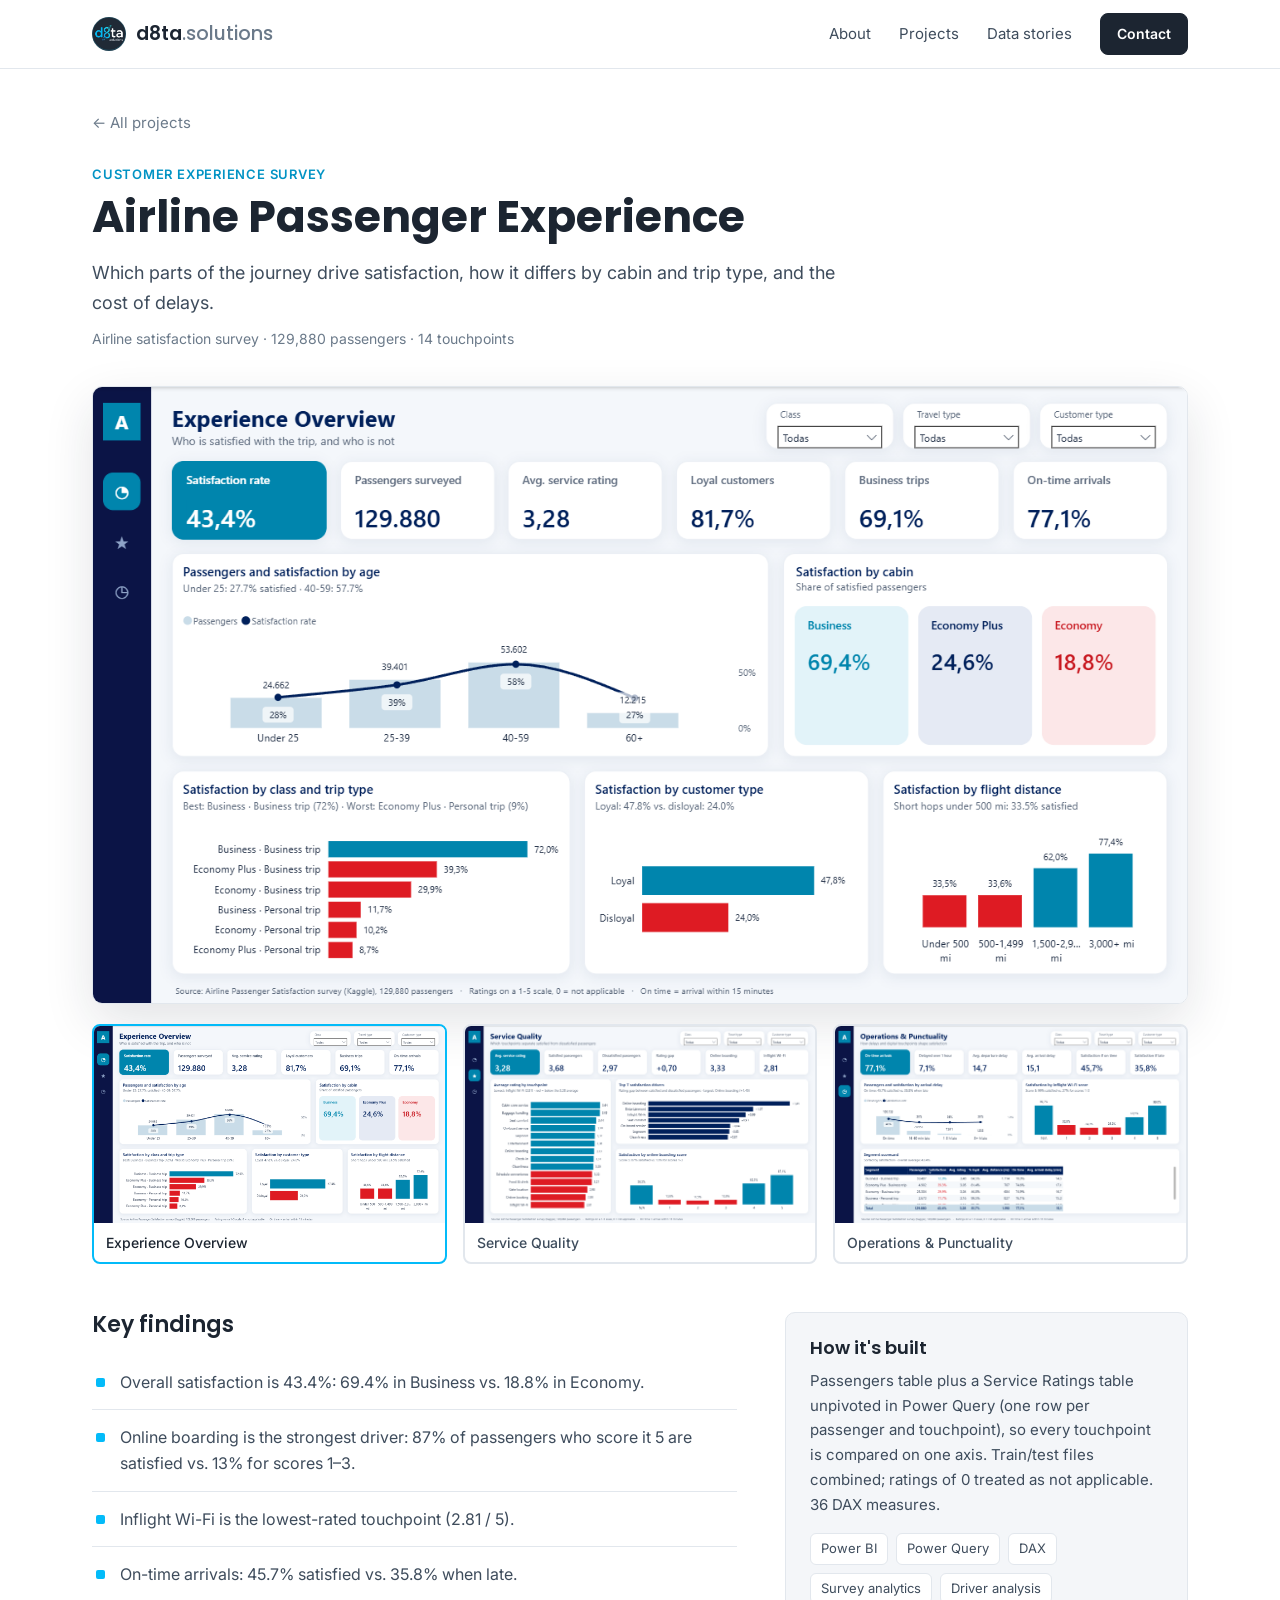
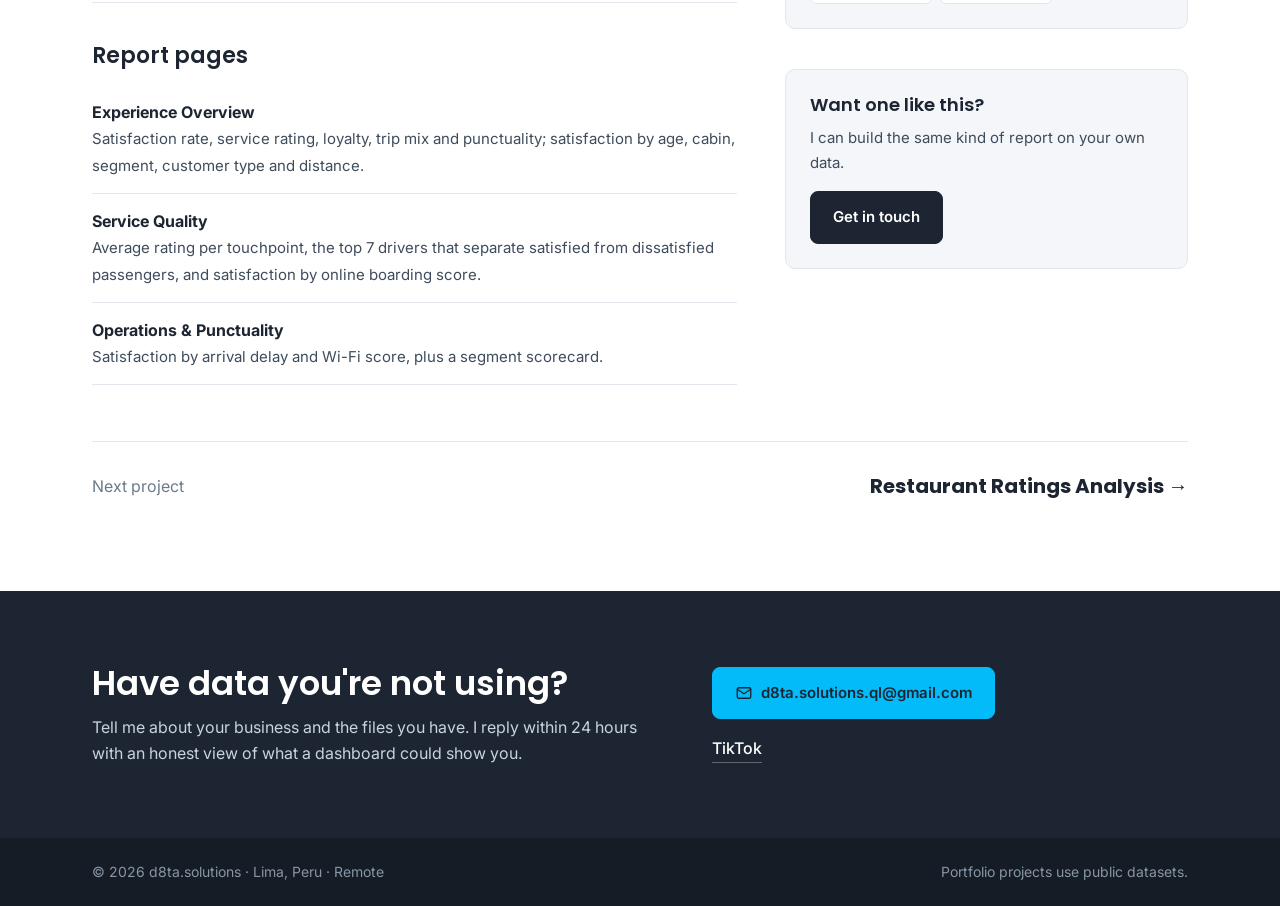
==== projects/airline.html @ c0a06ac5 "Launch d8ta.solutions portfolio site Co-Authored-By: Claude Opus 5.5 <noreply@anthropic.com>" ====
<!doctype html>
<html lang="en">
<head>
<meta charset="utf-8">
<meta name="viewport" content="width=device-width, initial-scale=1">
<title>Airline Passenger Experience · d8ta.solutions</title>
<meta name="description" content="Which parts of the journey drive satisfaction, how it differs by cabin and trip type, and the cost of delays.">
<meta property="og:title" content="Airline Passenger Experience · d8ta.solutions">
<meta property="og:description" content="Which parts of the journey drive satisfaction, how it differs by cabin and trip type, and the cost of delays.">
<meta property="og:image" content="https://d8ta-solutions.github.io/assets/img/og.png">
<link rel="icon" href="../assets/img/logo-mark.png">
<link rel="preconnect" href="https://fonts.googleapis.com">
<link rel="preconnect" href="https://fonts.gstatic.com" crossorigin>
<link href="https://fonts.googleapis.com/css2?family=Inter:wght@400;500;600&family=Poppins:wght@500;600;700&display=swap" rel="stylesheet">
<link rel="stylesheet" href="../assets/style.css">
</head>
<body>
<header class="nav">
  <div class="wrap nav-row">
    <a class="brand" href="../"><img src="../assets/img/logo-mark.png" alt=""><span class="bname">d8ta<span>.solutions</span></span></a>
    <nav class="links">
      <a href="../#about">About</a>
      <a href="../#projects">Projects</a>
      <a href="../#stories">Data stories</a>
      <a class="btn btn-sm" href="../#contact">Contact</a>
    </nav>
  </div>
</header>
<main class="detail">
  <div class="wrap">
    <a class="back" href="../#projects">← All projects</a>
    <div class="detail-head">
      <div class="kicker">Customer experience survey</div>
      <h1>Airline Passenger Experience</h1>
      <p class="sub">Which parts of the journey drive satisfaction, how it differs by cabin and trip type, and the cost of delays.</p>
      <p class="data-line">Airline satisfaction survey · 129,880 passengers · 14 touchpoints</p>
    </div>
    <div class="detail-shot"><img id="main-shot" src="../assets/img/dash-airline-1.png" alt="Airline Passenger Experience dashboard"></div>
    <div class="gallery"><button class="thumb-btn active" data-src="../assets/img/dash-airline-1.png"><img src="../assets/img/dash-airline-1.png" alt="" loading="lazy"><span>Experience Overview</span></button><button class="thumb-btn" data-src="../assets/img/dash-airline-2.png"><img src="../assets/img/dash-airline-2.png" alt="" loading="lazy"><span>Service Quality</span></button><button class="thumb-btn" data-src="../assets/img/dash-airline-3.png"><img src="../assets/img/dash-airline-3.png" alt="" loading="lazy"><span>Operations &amp; Punctuality</span></button></div>
    <script>document.querySelectorAll(".thumb-btn").forEach(b=>b.addEventListener("click",()=>{document.getElementById("main-shot").src=b.dataset.src;document.querySelectorAll(".thumb-btn").forEach(x=>x.classList.toggle("active",x===b));}));</script>
    <div class="detail-grid">
      <div>
        <div class="block"><h2>Key findings</h2><ul class="findings"><li>Overall satisfaction is 43.4%: 69.4% in Business vs. 18.8% in Economy.</li><li>Online boarding is the strongest driver: 87% of passengers who score it 5 are satisfied vs. 13% for scores 1–3.</li><li>Inflight Wi-Fi is the lowest-rated touchpoint (2.81 / 5).</li><li>On-time arrivals: 45.7% satisfied vs. 35.8% when late.</li></ul></div>
        <div class="block"><h2>Report pages</h2><ul class="pages"><li><b>Experience Overview</b><span>Satisfaction rate, service rating, loyalty, trip mix and punctuality; satisfaction by age, cabin, segment, customer type and distance.</span></li><li><b>Service Quality</b><span>Average rating per touchpoint, the top 7 drivers that separate satisfied from dissatisfied passengers, and satisfaction by online boarding score.</span></li><li><b>Operations &amp; Punctuality</b><span>Satisfaction by arrival delay and Wi-Fi score, plus a segment scorecard.</span></li></ul></div>
        
      </div>
      <aside>
        <div class="block side"><h2>How it's built</h2><p>Passengers table plus a Service Ratings table unpivoted in Power Query (one row per passenger and touchpoint), so every touchpoint is compared on one axis. Train/test files combined; ratings of 0 treated as not applicable. 36 DAX measures.</p><div class="tools"><span>Power BI</span><span>Power Query</span><span>DAX</span><span>Survey analytics</span><span>Driver analysis</span></div></div>
        <div class="block side"><h2>Want one like this?</h2><p>I can build the same kind of report on your own data.</p><a class="btn" href="#contact">Get in touch</a></div>
      </aside>
    </div>
    <a class="next" href="restaurant.html"><span>Next project</span><b>Restaurant Ratings Analysis →</b></a>
  </div>
</main>
<section class="contact" id="contact">
  <div class="wrap contact-row">
    <div>
      <h2>Have data you're not using?</h2>
      <p>Tell me about your business and the files you have. I reply within 24 hours with an honest view of what a dashboard could show you.</p>
    </div>
    <div class="contact-actions">
      <a class="btn" href="mailto:d8ta.solutions.ql@gmail.com?subject=Dashboard%20project"><svg width="18" height="18" viewBox="0 0 24 24" fill="none" stroke="currentColor" stroke-width="1.8" stroke-linecap="round" stroke-linejoin="round" aria-hidden="true"><rect x="3" y="5" width="18" height="14" rx="2"/><path d="M3 7l9 6 9-6"/></svg> d8ta.solutions.ql@gmail.com</a>
      <div class="social"><a href="https://www.tiktok.com/@d8ta.solutions" target="_blank" rel="noopener">TikTok</a></div>
    </div>
  </div>
</section>
<footer class="foot"><div class="wrap foot-row"><span>© 2026 d8ta.solutions · Lima, Peru · Remote</span><span>Portfolio projects use public datasets.</span></div></footer>
</body>
</html>
---- assets/style.css ----
:root {
  --navy: #1C2531;
  --navy-2: #243142;
  --cyan: #03BBF9;
  --cyan-dark: #0293C4;
  --teal: #31E7EA;
  --ink: #1C2531;
  --body: #3E4C5C;
  --muted: #6B7A8A;
  --line: #E2E7ED;
  --soft: #F4F6F9;
  --white: #FFFFFF;
  --radius: 10px;
}
* { box-sizing: border-box; }
html { scroll-behavior: smooth; }
body { margin: 0; background: var(--white); color: var(--body); font: 16px/1.65 Inter, "Segoe UI", Arial, sans-serif; -webkit-font-smoothing: antialiased; }
img, video { display: block; max-width: 100%; }
a { color: inherit; text-decoration: none; }
h1, h2, h3 { font-family: Poppins, "Segoe UI", Arial, sans-serif; color: var(--ink); line-height: 1.2; margin: 0; }
h2 { font-size: clamp(26px, 3.2vw, 34px); font-weight: 600; }
h3 { font-size: 19px; font-weight: 600; }
p { margin: 0; }
.wrap { max-width: 1160px; margin: 0 auto; padding: 0 32px; }
section { padding: 88px 0; }
.intro { color: var(--muted); margin-top: 8px; }

/* buttons */
.btn { display: inline-flex; align-items: center; gap: 8px; background: var(--navy); color: #fff; padding: 13px 22px; border-radius: 8px; font-weight: 600; font-size: 15px; border: 1px solid var(--navy); transition: background .15s, border-color .15s; }
.btn:hover { background: var(--navy-2); }
.btn-line { background: transparent; color: var(--ink); border-color: #C9D2DC; }
.btn-line:hover { background: var(--soft); border-color: var(--ink); }
.btn-sm { padding: 8px 16px; font-size: 14px; }

/* nav */
.nav { position: sticky; top: 0; z-index: 20; background: rgba(255,255,255,.95); backdrop-filter: blur(6px); border-bottom: 1px solid var(--line); }
.nav-row { display: flex; align-items: center; justify-content: space-between; height: 68px; }
.brand { display: flex; align-items: center; gap: 10px; font-family: Poppins, sans-serif; font-weight: 600; font-size: 19px; color: var(--ink); }
.brand img { width: 34px; height: 34px; border-radius: 50%; }
.brand .bname span { color: var(--muted); font-weight: 500; }
.links { display: flex; align-items: center; gap: 28px; font-size: 15px; }
.links a:not(.btn) { color: var(--body); }
.links a:not(.btn):hover { color: var(--cyan-dark); }

/* hero */
.hero { padding: 76px 0 84px; }
.hero-grid { display: grid; grid-template-columns: 1fr 1.15fr; gap: 56px; align-items: center; }
.tag { display: inline-block; font-size: 14px; font-weight: 500; color: var(--cyan-dark); background: #E6F7FE; padding: 6px 12px; border-radius: 6px; margin-bottom: 20px; }
.hero h1 { font-size: clamp(32px, 4.2vw, 48px); font-weight: 700; letter-spacing: -0.01em; }
.hero .sub { font-size: 18px; margin: 20px 0 30px; max-width: 520px; }
.actions { display: flex; gap: 12px; flex-wrap: wrap; }
.hero-shot { display: block; border-radius: var(--radius); overflow: hidden; border: 1px solid var(--line); box-shadow: 0 18px 50px rgba(28,37,49,.14); }
.hero-shot img { width: 100%; }

/* about */
.about { background: var(--navy); color: #C9D3DE; }
.about h2 { color: #fff; margin-bottom: 14px; }
.about p + p { margin-top: 12px; }
.about-grid { display: grid; grid-template-columns: 260px 1fr; gap: 56px; align-items: center; }
.stat b { display: block; font-family: Poppins, sans-serif; font-size: 96px; line-height: 1; color: var(--teal); font-weight: 600; }
.stat span { display: block; margin-top: 10px; color: #fff; font-weight: 500; }

/* skills */
.skills { background: var(--soft); }
.skill-grid { display: grid; grid-template-columns: repeat(4, 1fr); gap: 20px; margin-top: 32px; }
.skill { background: #fff; border: 1px solid var(--line); border-radius: var(--radius); padding: 26px; color: var(--cyan-dark); }
.skill h3 { margin: 16px 0 8px; font-size: 17px; }
.skill p { color: var(--body); font-size: 15px; }
.skill.accent { background: var(--cyan); border-color: var(--cyan); color: var(--navy); }
.skill.accent h3, .skill.accent p { color: var(--navy); }

/* projects */
.card-grid { display: grid; grid-template-columns: repeat(3, 1fr); gap: 24px; margin-top: 32px; }
.card { display: flex; flex-direction: column; border: 1px solid var(--line); border-radius: var(--radius); overflow: hidden; background: #fff; transition: box-shadow .2s, transform .2s; }
.card:hover { box-shadow: 0 14px 36px rgba(28,37,49,.12); transform: translateY(-2px); }
.thumb { display: block; aspect-ratio: 16 / 10; background: var(--soft); overflow: hidden; border-bottom: 1px solid var(--line); }
.thumb img { width: 100%; height: 100%; object-fit: cover; object-position: top left; }
.card-body { padding: 22px 24px 24px; display: flex; flex-direction: column; flex: 1; }
.kicker { font-size: 13px; font-weight: 600; color: var(--cyan-dark); text-transform: uppercase; letter-spacing: .06em; margin-bottom: 6px; }
.card-body p { font-size: 15px; margin: 10px 0 18px; flex: 1; }
.more { display: inline-flex; align-items: center; gap: 6px; font-weight: 600; font-size: 15px; color: var(--ink); }
.more:hover { color: var(--cyan-dark); }
.card-cta { background: var(--soft); border-style: dashed; justify-content: center; }
.card-cta .btn { align-self: flex-start; }

/* stories */
.stories { background: var(--soft); }
.vid-grid { display: grid; grid-template-columns: repeat(3, 1fr); gap: 24px; margin-top: 32px; }
.vid { margin: 0; }
.vid video { width: 100%; aspect-ratio: 9 / 16; object-fit: cover; border-radius: var(--radius); background: #000; }
.vid figcaption { margin-top: 12px; font-size: 15px; }
.vid figcaption b { display: block; color: var(--ink); font-weight: 600; }
.vid figcaption span { color: var(--muted); font-size: 14px; }
.vid-single { max-width: 320px; }

/* contact + footer */
.contact { background: var(--navy); color: #C9D3DE; padding: 72px 0; }
.contact h2 { color: #fff; margin-bottom: 10px; }
.contact-row { display: grid; grid-template-columns: 1.2fr 1fr; gap: 48px; align-items: center; }
.contact-actions { display: flex; flex-direction: column; align-items: flex-start; gap: 16px; }
.contact .btn { background: var(--cyan); border-color: var(--cyan); color: var(--navy); }
.contact .btn:hover { background: var(--teal); border-color: var(--teal); }
.social { display: flex; gap: 22px; font-weight: 500; }
.social a { color: #fff; border-bottom: 1px solid rgba(255,255,255,.3); }
.social a:hover { border-color: var(--teal); }
.foot { background: #151C26; color: #8796A6; font-size: 14px; padding: 22px 0; }
.foot-row { display: flex; justify-content: space-between; gap: 12px; flex-wrap: wrap; }

/* project detail */
.detail { padding: 40px 0 88px; }
.back { display: inline-block; color: var(--muted); font-size: 15px; margin-bottom: 28px; }
.back:hover { color: var(--ink); }
.detail-head h1 { font-size: clamp(30px, 4vw, 44px); font-weight: 700; }
.detail-head .sub { font-size: 18px; margin-top: 14px; max-width: 760px; }
.data-line { color: var(--muted); font-size: 14px; margin-top: 10px; }
.detail-shot { margin: 36px 0 48px; border: 1px solid var(--line); border-radius: var(--radius); overflow: hidden; box-shadow: 0 18px 50px rgba(28,37,49,.12); }
.detail-shot img { width: 100%; }
.detail-grid { display: grid; grid-template-columns: 1.6fr 1fr; gap: 48px; align-items: start; }
.block { margin-bottom: 40px; }
.block h2 { font-size: 22px; margin-bottom: 16px; }
.findings, .pages { list-style: none; margin: 0; padding: 0; }
.findings li { padding: 14px 0 14px 28px; border-bottom: 1px solid var(--line); position: relative; }
.findings li::before { content: ""; position: absolute; left: 4px; top: 23px; width: 9px; height: 9px; border-radius: 2px; background: var(--cyan); }
.pages li { padding: 14px 0; border-bottom: 1px solid var(--line); }
.pages b { display: block; color: var(--ink); }
.pages span { font-size: 15px; }
.side { background: var(--soft); border: 1px solid var(--line); border-radius: var(--radius); padding: 24px; }
.side h2 { font-size: 18px; margin-bottom: 10px; }
.side p { font-size: 15px; margin-bottom: 16px; }
.tools { display: flex; flex-wrap: wrap; gap: 8px; }
.tools span { font-size: 13px; background: #fff; border: 1px solid var(--line); border-radius: 6px; padding: 4px 10px; }
.next { display: flex; justify-content: space-between; align-items: center; gap: 16px; border-top: 1px solid var(--line); padding-top: 28px; margin-top: 16px; }
.next span { color: var(--muted); }
.next b { font-family: Poppins, sans-serif; color: var(--ink); font-size: 20px; }
.next:hover b { color: var(--cyan-dark); }

@media (max-width: 960px) {
  .hero-grid, .about-grid, .contact-row, .detail-grid { grid-template-columns: 1fr; gap: 36px; }
  .skill-grid { grid-template-columns: repeat(2, 1fr); }
  .card-grid, .vid-grid { grid-template-columns: repeat(2, 1fr); }
  .links a:not(.btn) { display: none; }
}
@media (max-width: 600px) {
  .wrap { padding: 0 16px; }
  section { padding: 60px 0; }
  .hero { padding: 44px 0 56px; }
  .skill-grid, .card-grid, .vid-grid { grid-template-columns: 1fr; }
  .vid-grid { max-width: 340px; }
  .stat b { font-size: 72px; }
  .next { flex-direction: column; align-items: flex-start; }
}

/* page gallery on project pages */
.gallery { display: grid; grid-template-columns: repeat(3, 1fr); gap: 16px; margin: -28px 0 48px; }
.thumb-btn { padding: 0; border: 2px solid var(--line); border-radius: 8px; background: #fff; cursor: pointer; overflow: hidden; text-align: left; font: inherit; transition: border-color .15s; }
.thumb-btn img { width: 100%; aspect-ratio: 16 / 9; object-fit: cover; }
.thumb-btn span { display: block; padding: 8px 12px; font-size: 14px; font-weight: 500; color: var(--body); }
.thumb-btn:hover { border-color: #B8C3CF; }
.thumb-btn.active { border-color: var(--cyan); }
.thumb-btn.active span { color: var(--ink); }
@media (max-width: 600px) { .gallery { grid-template-columns: repeat(3, 1fr); gap: 8px; } .thumb-btn span { font-size: 12px; padding: 6px 8px; } }
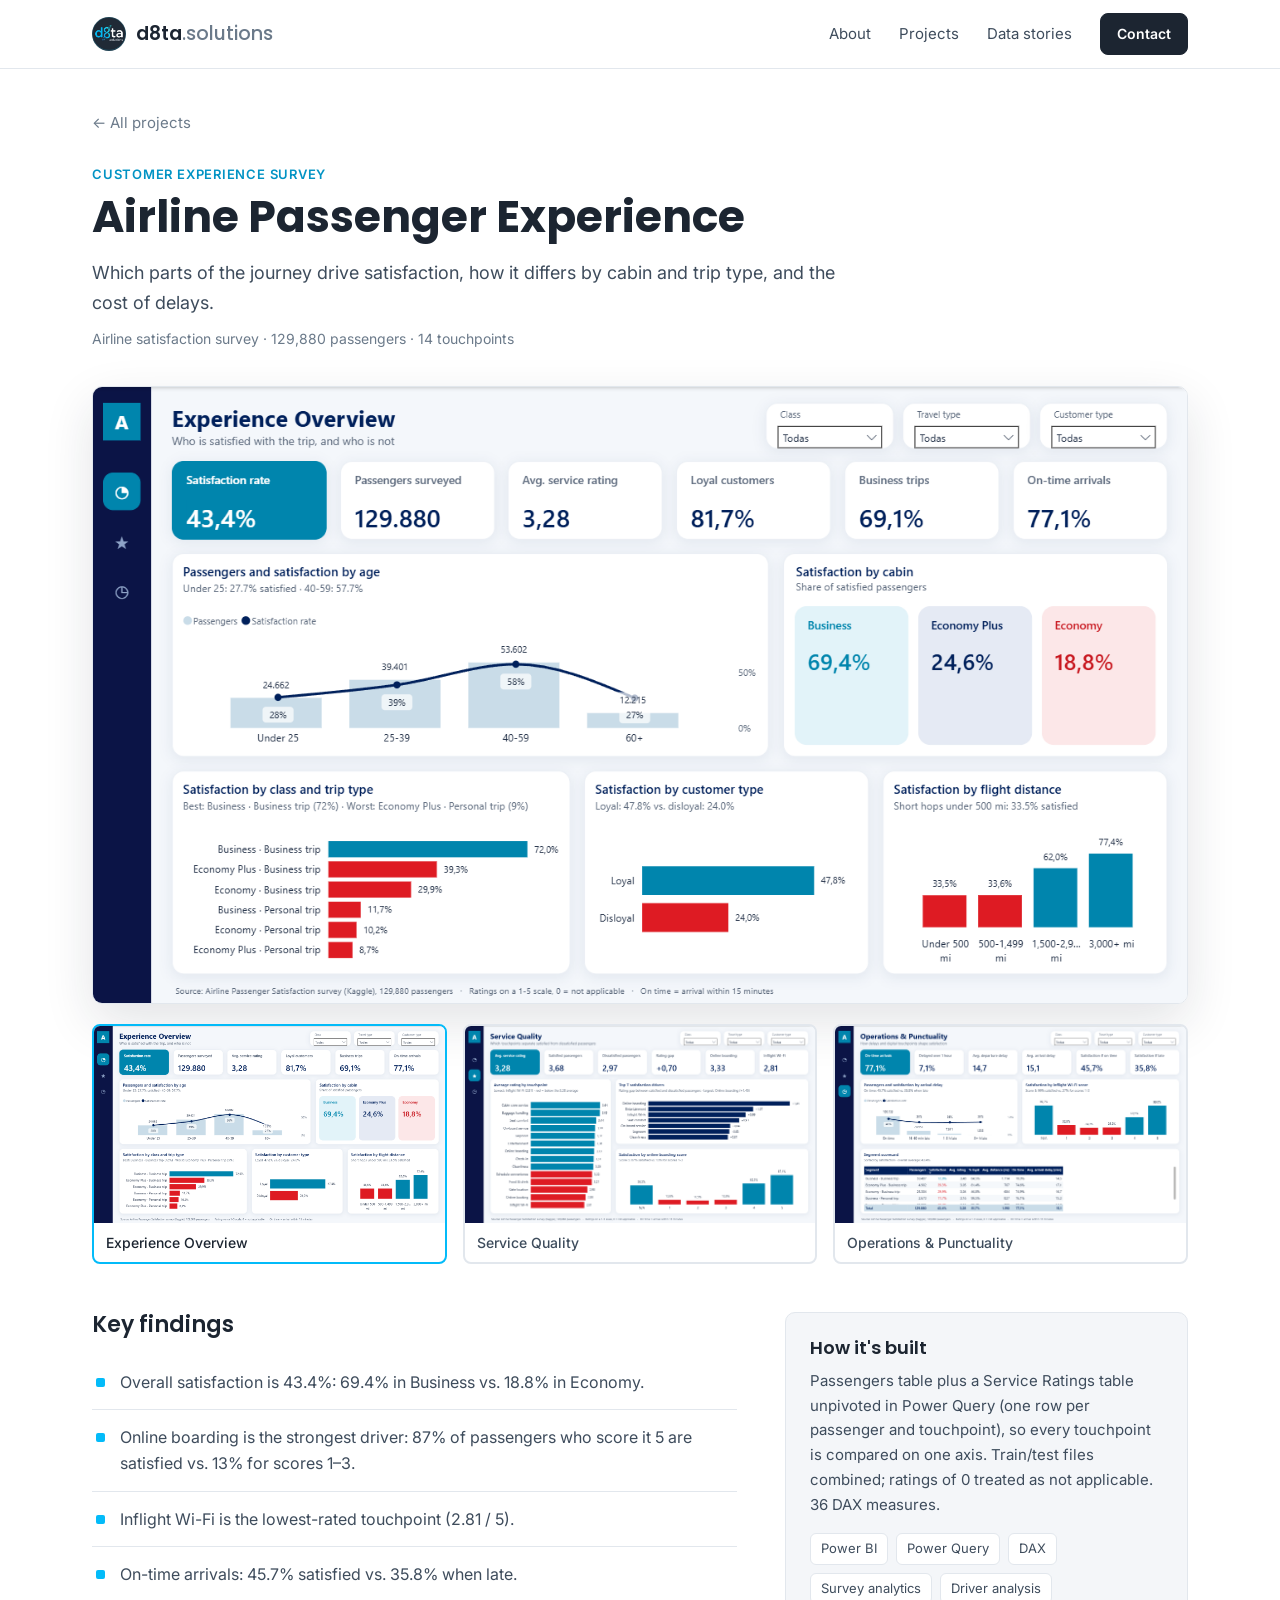
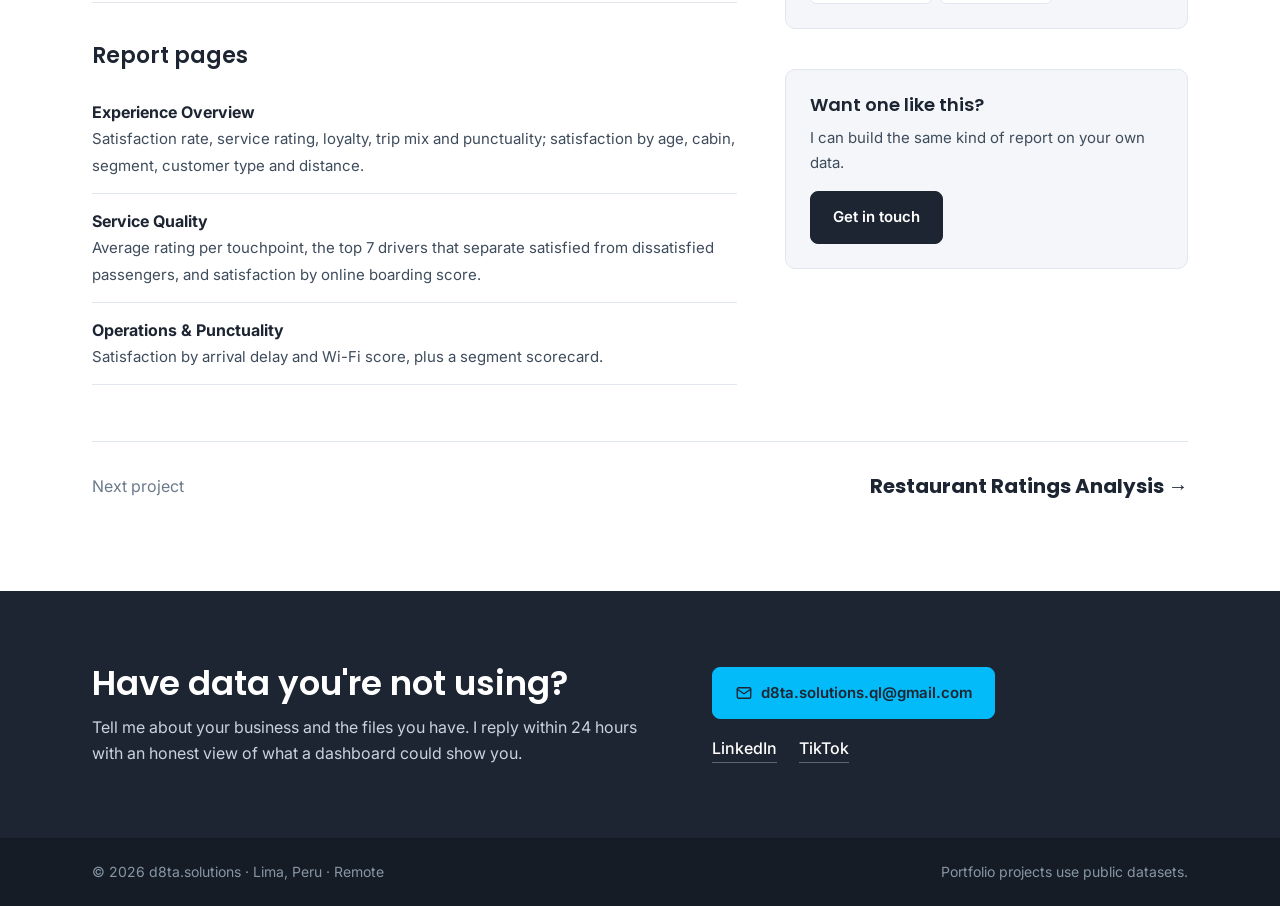
==== commit a4e8805d: "Add LinkedIn profile link Co-Authored-By: Claude Opus 5.5 <noreply@anthropic.com>" ====
--- a/projects/airline.html
+++ b/projects/airline.html
@@ -60,7 +60,7 @@
     </div>
     <div class="contact-actions">
       <a class="btn" href="mailto:d8ta.solutions.ql@gmail.com?subject=Dashboard%20project"><svg width="18" height="18" viewBox="0 0 24 24" fill="none" stroke="currentColor" stroke-width="1.8" stroke-linecap="round" stroke-linejoin="round" aria-hidden="true"><rect x="3" y="5" width="18" height="14" rx="2"/><path d="M3 7l9 6 9-6"/></svg> d8ta.solutions.ql@gmail.com</a>
-      <div class="social"><a href="https://www.tiktok.com/@d8ta.solutions" target="_blank" rel="noopener">TikTok</a></div>
+      <div class="social"><a href="https://www.linkedin.com/in/kevin-quispe-8ab27b44a" target="_blank" rel="noopener">LinkedIn</a><a href="https://www.tiktok.com/@d8ta.solutions" target="_blank" rel="noopener">TikTok</a></div>
     </div>
   </div>
 </section>
